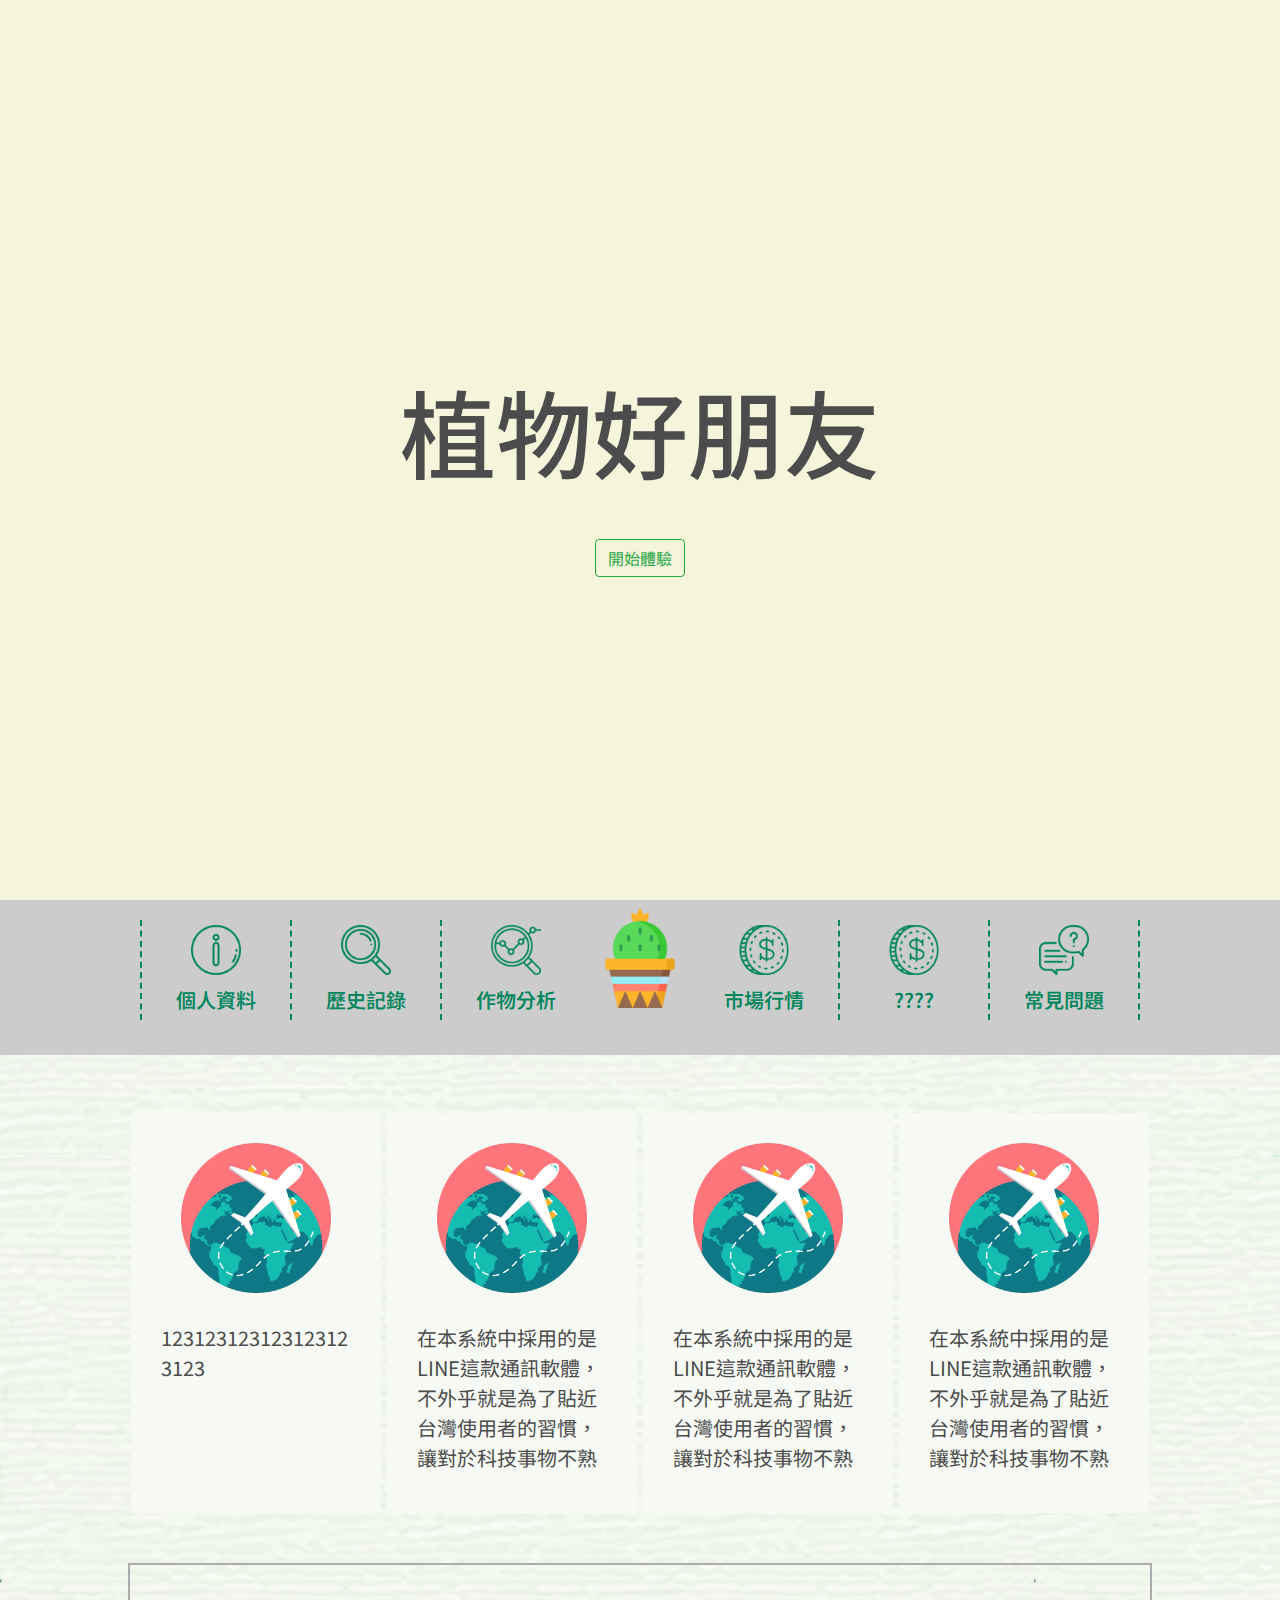
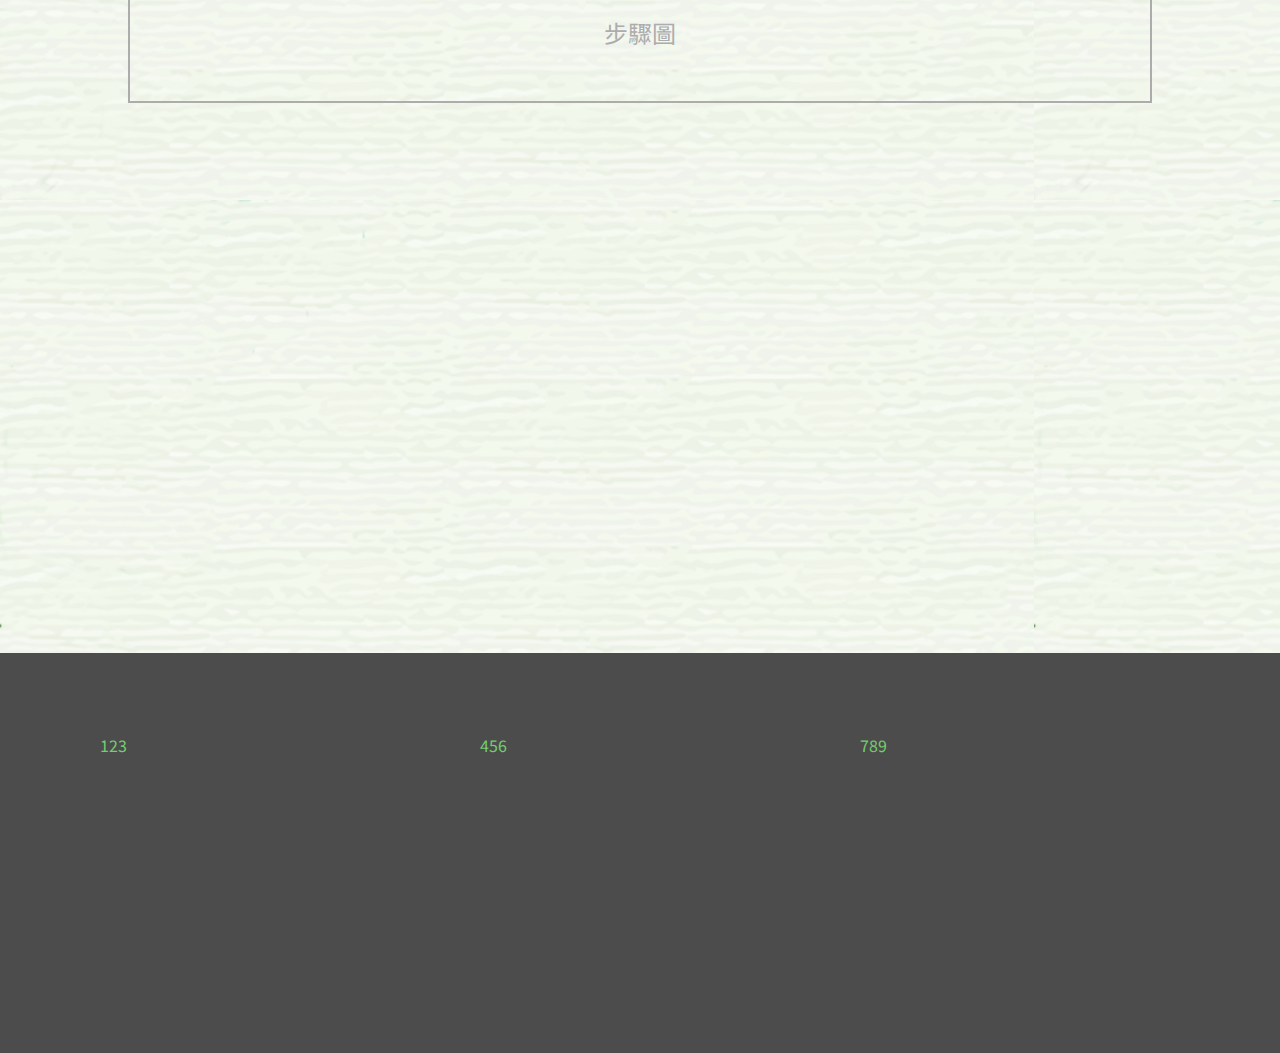
==== index.html @ 953f1911 "first commit" ====
<!DOCTYPE html>
<html lang="en">
<head>
    <meta charset="UTF-8">
    <meta name="viewport" content="width=device-width, initial-scale=1.0">
    <meta http-equiv="X-UA-Compatible" content="ie=edge">
    <link rel="stylesheet" href="https://stackpath.bootstrapcdn.com/bootstrap/4.3.1/css/bootstrap.min.css" integrity="sha384-ggOyR0iXCbMQv3Xipma34MD+dH/1fQ784/j6cY/iJTQUOhcWr7x9JvoRxT2MZw1T" crossorigin="anonymous">
    <link rel="stylesheet" href="style.css">
    <link rel="stylesheet" href="index.css">
    <script src="app.js" defer></script>
    <link href="https://fonts.googleapis.com/css?family=Noto+Sans+TC&display=swap" rel="stylesheet">
    <script src="https://code.jquery.com/jquery-3.3.1.slim.min.js" integrity="sha384-q8i/X+965DzO0rT7abK41JStQIAqVgRVzpbzo5smXKp4YfRvH+8abtTE1Pi6jizo" crossorigin="anonymous"></script>
    <script src="https://ajax.googleapis.com/ajax/libs/jquery/3.4.1/jquery.min.js"></script>
    <script src="https://cdnjs.cloudflare.com/ajax/libs/popper.js/1.14.7/umd/popper.min.js" integrity="sha384-UO2eT0CpHqdSJQ6hJty5KVphtPhzWj9WO1clHTMGa3JDZwrnQq4sF86dIHNDz0W1" crossorigin="anonymous"></script>
    <script src="https://stackpath.bootstrapcdn.com/bootstrap/4.3.1/js/bootstrap.min.js" integrity="sha384-JjSmVgyd0p3pXB1rRibZUAYoIIy6OrQ6VrjIEaFf/nJGzIxFDsf4x0xIM+B07jRM" crossorigin="anonymous"></script>
    <title>Plant Firend</title>
    
</head>
<body>
    <!-- <div class="alert alert-success" role="alert"> <h4 class="alert-heading">Well done!</h4> You successfully read this important alert message. </div> -->
    <div id="homeLogo" class="home_background">
        <!-- <a class="copyright" href="https://pngtree.com/free-backgrounds">free background photos from pngtree.com</a> -->
        <h2 class="home_title">植物好朋友</h2>
        <button type="button" class="btn btn-outline-success start">開始體驗</button>
    </div>
    <!-- <p>hello world</p> -->
    <div class="space">
        <div id="title_fixed">
            <div class="title_container">
                <div class="title_otherPage" style="border-left: 2px dashed #00865D;">
                    <a href="info.html">
                        <img src="pic/info.png" alt="">
                        <p>個人資料</p>
                    </a>
                </div> 
                <div class="title_otherPage" style="border-left: 2px dashed #00865D;">
                    <a href="dbSearch.html">
                        <img src="pic/loupe.png" alt="">
                        <p>歷史記錄</p>
                    </a>
                </div> 
                <div class="title_otherPage" style="border-left: 2px dashed #00865D;">
                    <a href="analysis.html">
                        <img src="pic/analysis.png" alt="">
                        <p>作物分析</p>
                    </a>
                </div> 
                <div class="title_logo">
                    <a href="index.html">
                        <img src="pic/cactus.png" alt="">
                    </a>
                </div>
                <div class="title_otherPage" style="border-right: 2px dashed #00865D;">
                    <a href="price.html">
                        <img src="pic/coin.png" alt="">
                        <p>市場行情</p>
                    </a>
                </div>
                <div class="title_otherPage" style="border-right: 2px dashed #00865D;">
                    <a href="price.html">
                        <img src="pic/coin.png" alt="">
                        <p>????</p>
                    </a>
                </div> 
                <div class="title_otherPage" style="border-right: 2px dashed #00865D;">
                    <a href="qa.html">
                        <img src="pic/conversation.png" alt="">
                        <p>常見問題</p>
                    </a>
                </div> 
            </div>
            <div class="actionLine"></div>
        </div>
    </div>

    <div class="partContainer">
        <div class="part a">
            <div class="featureCard">
                <img src="pic/travel.png" alt="">
                <div class="word">123123123123123123123</div>
            </div>
            <div class="featureCard">
                    <img src="pic/travel.png" alt="">
                    <div class="word">在本系統中採用的是LINE這款通訊軟體，不外乎就是為了貼近台灣使用者的習慣，讓對於科技事物不熟</div>
            </div>
            <div class="featureCard">
                <img src="pic/travel.png" alt="">
                <div class="word">在本系統中採用的是LINE這款通訊軟體，不外乎就是為了貼近台灣使用者的習慣，讓對於科技事物不熟</div>
            </div>
            <div class="featureCard">
                <img src="pic/travel.png" alt="">
                <div class="word">在本系統中採用的是LINE這款通訊軟體，不外乎就是為了貼近台灣使用者的習慣，讓對於科技事物不熟</div>
            </div>
        </div>
        <div class="part b" style="border: 2px solid #acacac;">
            <p style="margin: 50px; text-align: center; font-size: 24px; color: #acacac">步驟圖</p>
             <!-- 16:9 aspect ratio --> 
            <!-- <div class= "embed-responsive embed-responsive-16by9" > 
                <iframe class= "embed-responsive-item" src= "https://www.youtube.com/embed/zpOULjyy-n8?rel=0" >
                </iframe>      
            </div> -->
        </div>
        <div class="part a">
            <!-- <div class= "embed-responsive embed-responsive-16by9 video" >  -->
                    <iframe id="video_play" width="920" height="500" src="https://www.youtube.com/embed/2zSx_CGouy4?rel=0&autoplay=0" frameborder="0" allow="accelerometer; autoplay; encrypted-media; gyroscope; picture-in-picture" allowfullscreen></iframe>
                <!-- <iframe class= "embed-responsive-item" src= "pic/video.mp4?rel=0&autoplay=0" frameborder="0" muted="false" allowfullscreen ></iframe>  -->
            <!-- </div> -->
        </div>
    </div>
    
    <footer>
        <div class="footer_container">
            <div class="footer_part">123</div>
            <div class="footer_part">456</div>
            <div class="footer_part">789</div>
        </div>
    </footer>
    
</body>
</html>
---- style.css ----
.selector-for-some-widget {
    box-sizing: content-box;
  }
div{
     /* border: 2px solid #6c6c6c; */
}
body{
    background-image: url("pic/back_clear_2.png");
    font-family:'Noto Sans TC', sans-serif;
    color: #4c4c4c;
}

/*tableType*/
#title_fixed{
    display: flex;
    flex-direction: column;
    /* border: 2px solid greenyellow; */
}
.title_container{
    position: relative;
    z-index: 999;
    width: 100%;
    display: flex;
    align-items: center;
    justify-content: center;
    background-color: #cccccc;
}
.space img{
    max-width: 50%;
    max-height: 50%;
    margin: 5px 0 10px 0;
}
.title_logo{
    width: 100px;
    height: 120px;
    /* margin: 1%; */
    border: none;
    margin-top: 0px;
}
.title_logo img{
    max-width: 100%;
    max-height: 100%;
}
.title_otherPage{
    width: 150px;
    height: 100px;
    margin: 20px 0 5px 0;
    text-align: center;
    border: none;
    /* border-left: 2px dashed #00865D; */
}
.title_otherPage a{
    /* display: block; */
    text-decoration: none !important;
    font-size: 20px;
    font-weight: 550;
    color: #00865D;
}

.actionLine{
    /* border: 2px solid green; */
    position: relative;
    z-index: 100;
    width: 100%;
    height: 30px;
    background-color: #cccccc;
}
.space{
    position: static;
    z-index: 1;
    width: 100%;
    height: 163px;
    
}

/*中間介紹*/
.partContainer{
    width: 100%;
    display: flex;
    flex-direction: column;
    align-items: center;

}
.part{
    display: inline-block;
    width: 80%;
    /* height: 600px; */
    /* font-size: 108px; */
    border: none;
    /* background-color: rgba(255,255,255,0.3) */
}
.hint{
    font-size: 14px;
    color: #acacac;
    border: none;
    padding: 5px;
}

/*頁尾*/
footer{
    height: 400px;
    background-color: #4c4c4c;
    margin-top: 50px;
}
.footer_container{
    /* margin-top: 50px; */
    display: flex;
    justify-content: center;
    
}
.footer_part{
    margin: 80px 50px 50px 30px;
    width: 300px;
    height: 250px;
    color: #73ce6c;
}
---- index.css ----
/*主封面*/
.copyright{
    /* margin-top: 200px; */
    margin-bottom: 10px;
}
.home_background{
    background-color: beige;
    /* height: 800px; */
    border: none;
    display: flex;
    flex-direction: column;
    justify-content: center;
    align-items: center;
    background-image: url("pic/back_1.png");
    background-size: 100%;
}
.home_title{
    font-size: 96px;
    margin: 50px 0;
}

.titleFixed{
    position: fixed; 
    top: 0;
    width: 100%;
}


.a{
    display: flex;
    justify-content: space-around;
    align-items: center;
}
.featureCard{
    /* max-width: 20%;
    min-width: 250px; */
    width: 250px;
    height: 400px;
    margin: 50px 0px;
    background-color: #f7f9f5;
    display: flex;
    flex-direction: column;
    align-items: center;
    
}
.featureCard .word{
    width: 190px;
    overflow-wrap: break-word;
    font-size: 20px;
}
.featureCard img{
    margin: 30px 0;
    width: 150px;
    height: 150px;
}
.video{
    width: 900px;
}
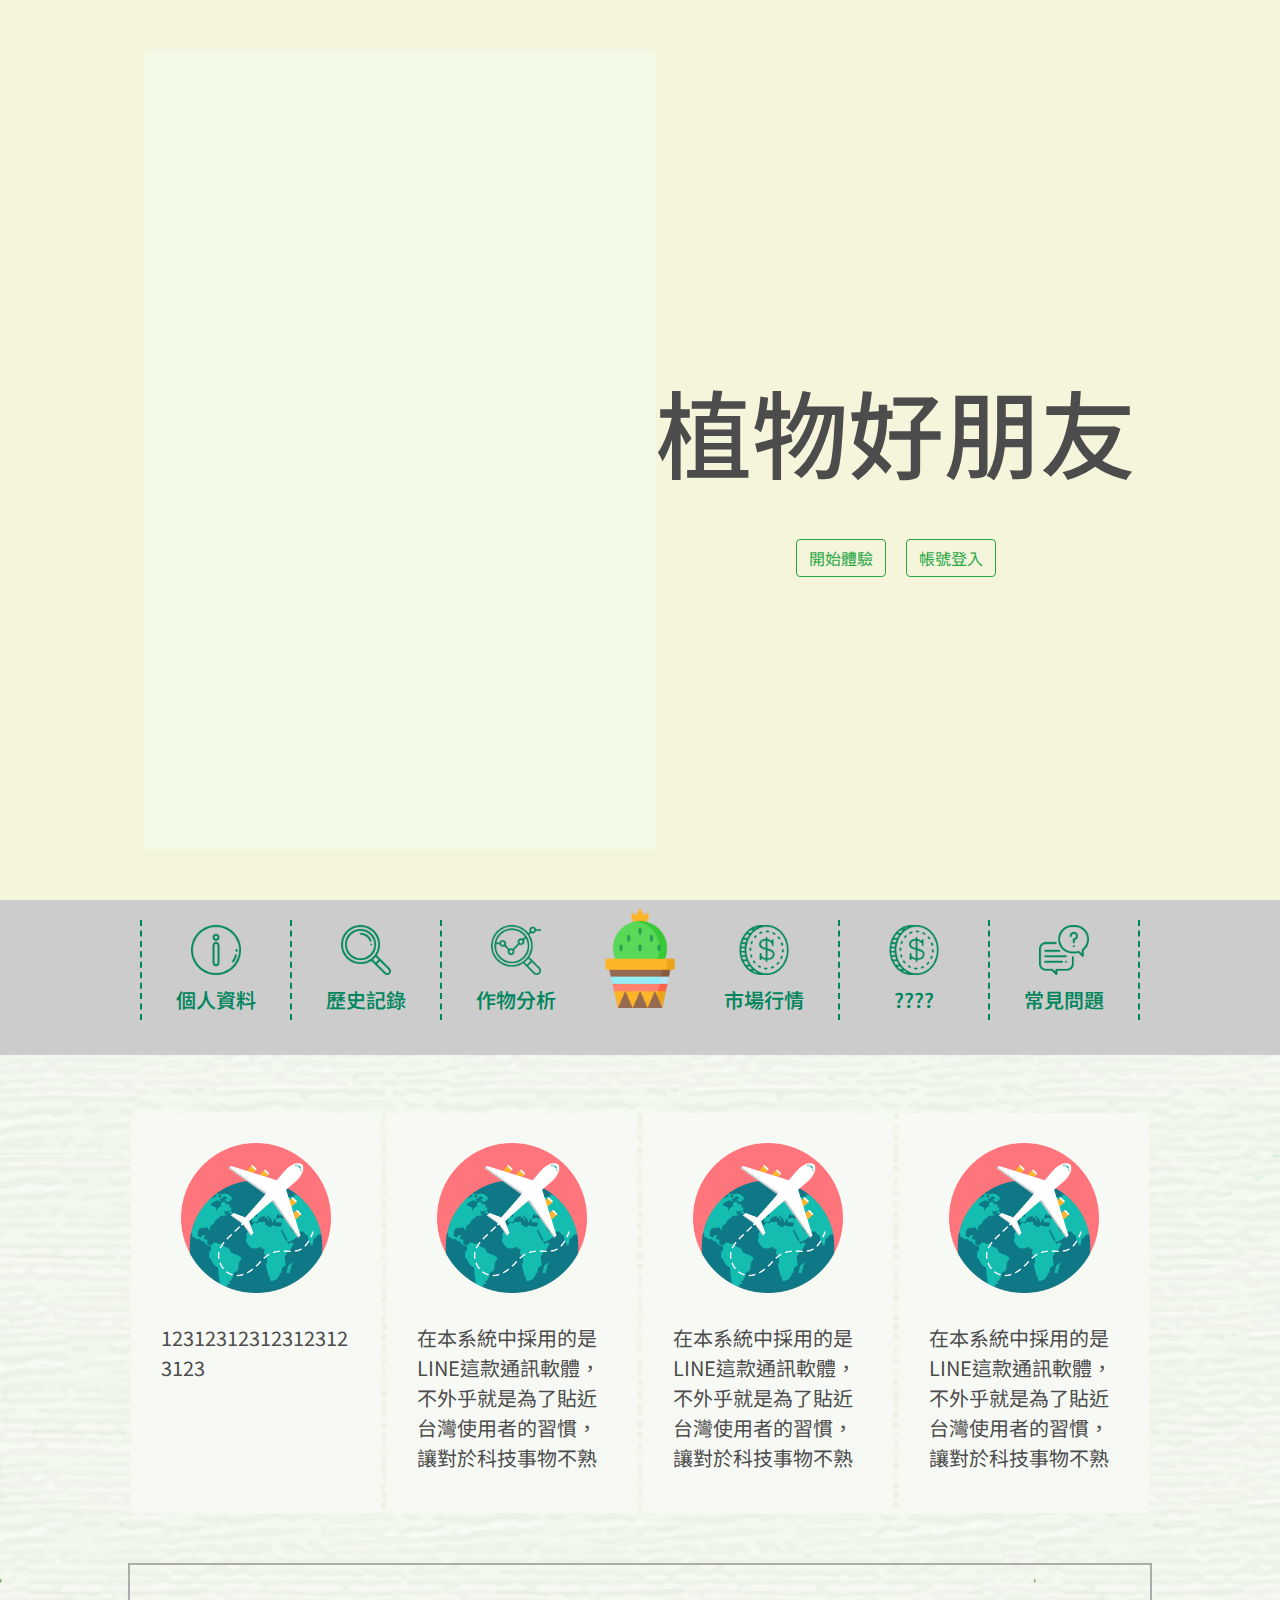
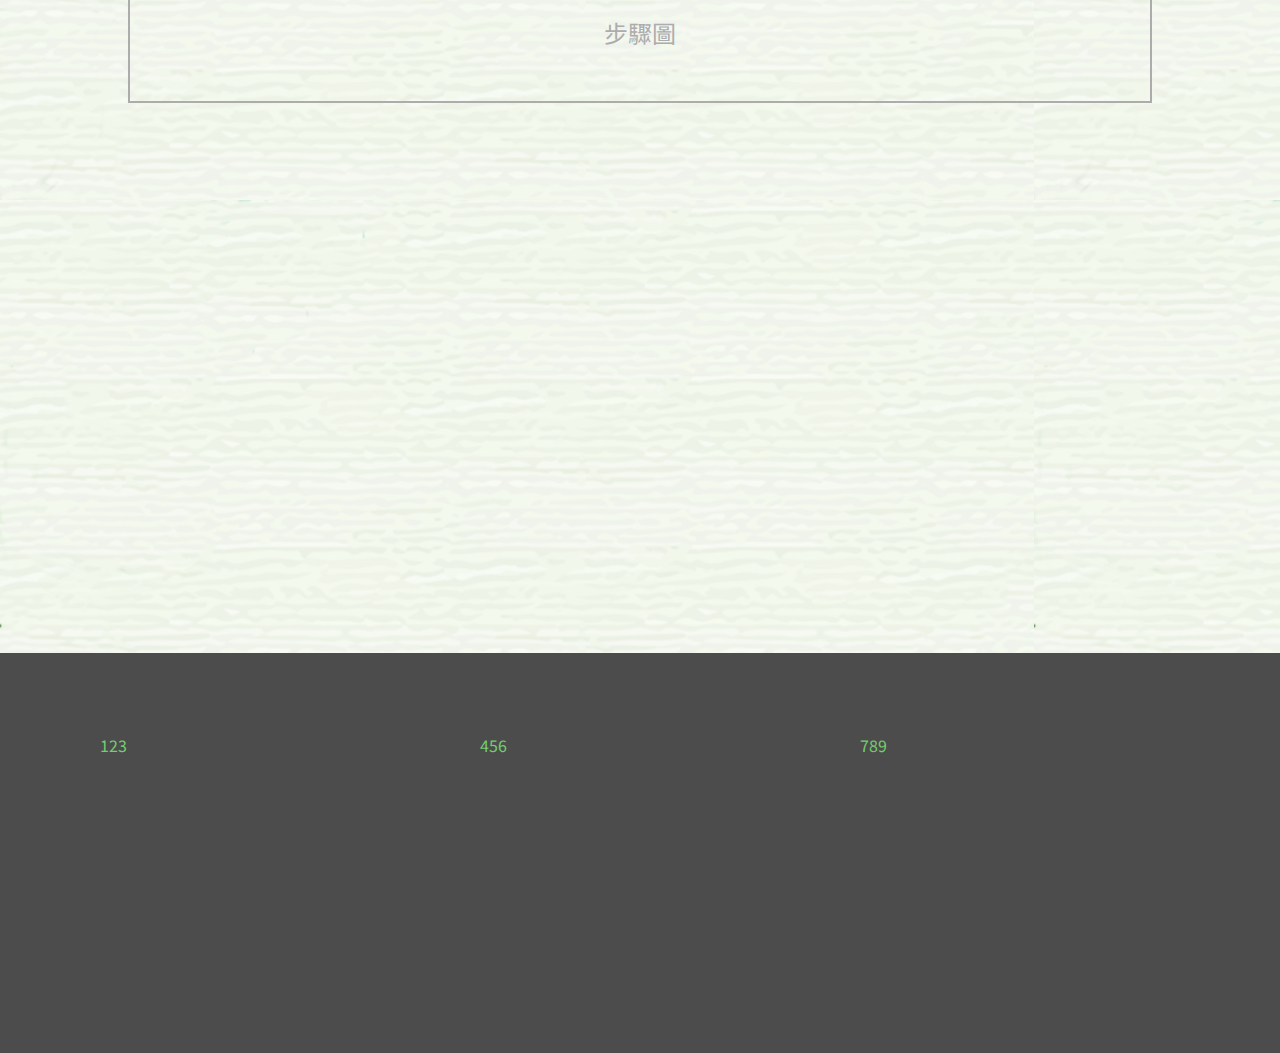
==== commit 462994ae: "cover+login" ====
--- a/index.html
+++ b/index.html
@@ -17,13 +17,65 @@
     
 </head>
 <body>
-    <!-- <div class="alert alert-success" role="alert"> <h4 class="alert-heading">Well done!</h4> You successfully read this important alert message. </div> -->
     <div id="homeLogo" class="home_background">
-        <!-- <a class="copyright" href="https://pngtree.com/free-backgrounds">free background photos from pngtree.com</a> -->
-        <h2 class="home_title">植物好朋友</h2>
-        <button type="button" class="btn btn-outline-success start">開始體驗</button>
+        <div id="weatherContainer" class="weatherContainer">
+
+        </div>
+        <div class="coverContainer">
+            <h2 class="home_title">植物好朋友</h2>
+            <div class="homeBtnCtn">
+                <button type="button" class="btn btn-outline-success start" data-toggle="modal" data-target="#exampleModal">開始體驗</button>
+                    
+                <!-- Button trigger modal -->
+                <button type="button" class="btn btn-outline-success" data-toggle="modal" data-target="#exampleModalLogin">帳號登入</button>
+            </div>
+            <!-- Modal -->
+            <div class="modal fade" id="exampleModalLogin" tabindex="-1" role="dialog" aria-labelledby="exampleModalLabel" aria-hidden="true">
+                <div class="modal-dialog" role="document">
+                    <div class="modal-content">
+                        <div class="modal-header">
+                        <h5 class="modal-title" id="exampleModalLabel">植物小幫手登入介面</h5>
+                        <button type="button" class="close" data-dismiss="modal" aria-label="Close">
+                            <span aria-hidden="true">&times;</span>
+                        </button>
+                        </div>
+                        <div class="modal-body">
+                            <form>
+                                <div class="form-group">
+                                    <label for="exampleInputEmail1">帳號</label>
+                                    <input type="email" class="form-control" id="exampleInputEmail1" aria-describedby="emailHelp" placeholder="Account">
+                                    <!-- <small id="emailHelp" class="form-text text-muted">We'll never share your email with anyone else.</small> -->
+                                </div>
+                                <div class="form-group">
+                                    <label for="exampleInputPassword1">密碼</label>
+                                    <input type="password" class="form-control" id="exampleInputPassword1" placeholder="Password">
+                                </div>
+                                <button type="submit" class="btn btn-primary">登入</button>
+                            </form>
+                        </div>
+                    </div>
+                </div>
+            </div>
+            <div class="modal fade" id="exampleModal" tabindex="-1" role="dialog" aria-labelledby="exampleModalLabel" aria-hidden="true">
+                <div class="modal-dialog" role="document">
+                    <div class="modal-content">
+                        <div class="modal-header">
+                        <h5 class="modal-title" id="exampleModalLabel">植物小幫手 LINE好友</h5>
+                        <button type="button" class="close" data-dismiss="modal" aria-label="Close">
+                            <span aria-hidden="true">&times;</span>
+                        </button>
+                        </div>
+                        <div class="modal-body">
+                            <form>
+                                <img src="pic/cactus.png" alt="">
+                                <!-- <button type="submit" class="btn btn-primary">登入</button> -->
+                            </form>
+                        </div>
+                    </div>
+                </div>
+            </div>
+        </div>
     </div>
-    <!-- <p>hello world</p> -->
     <div class="space">
         <div id="title_fixed">
             <div class="title_container">
--- a/index.css
+++ b/index.css
@@ -8,9 +8,10 @@
     /* height: 800px; */
     border: none;
     display: flex;
-    flex-direction: column;
+    flex-direction: row;
     justify-content: center;
     align-items: center;
+    
     background-image: url("pic/back_1.png");
     background-size: 100%;
 }
@@ -18,7 +19,18 @@
     font-size: 96px;
     margin: 50px 0;
 }
-
+.weatherContainer{
+    width: 40%;
+    background-color: rgba(240,255,240,0.5);
+}
+.homeBtnCtn{
+    display: flex;
+    /* flex-direction: row-reverse; */
+    justify-content: center;
+}
+.start{
+    margin-right: 20px;
+}
 .titleFixed{
     position: fixed; 
     top: 0;
